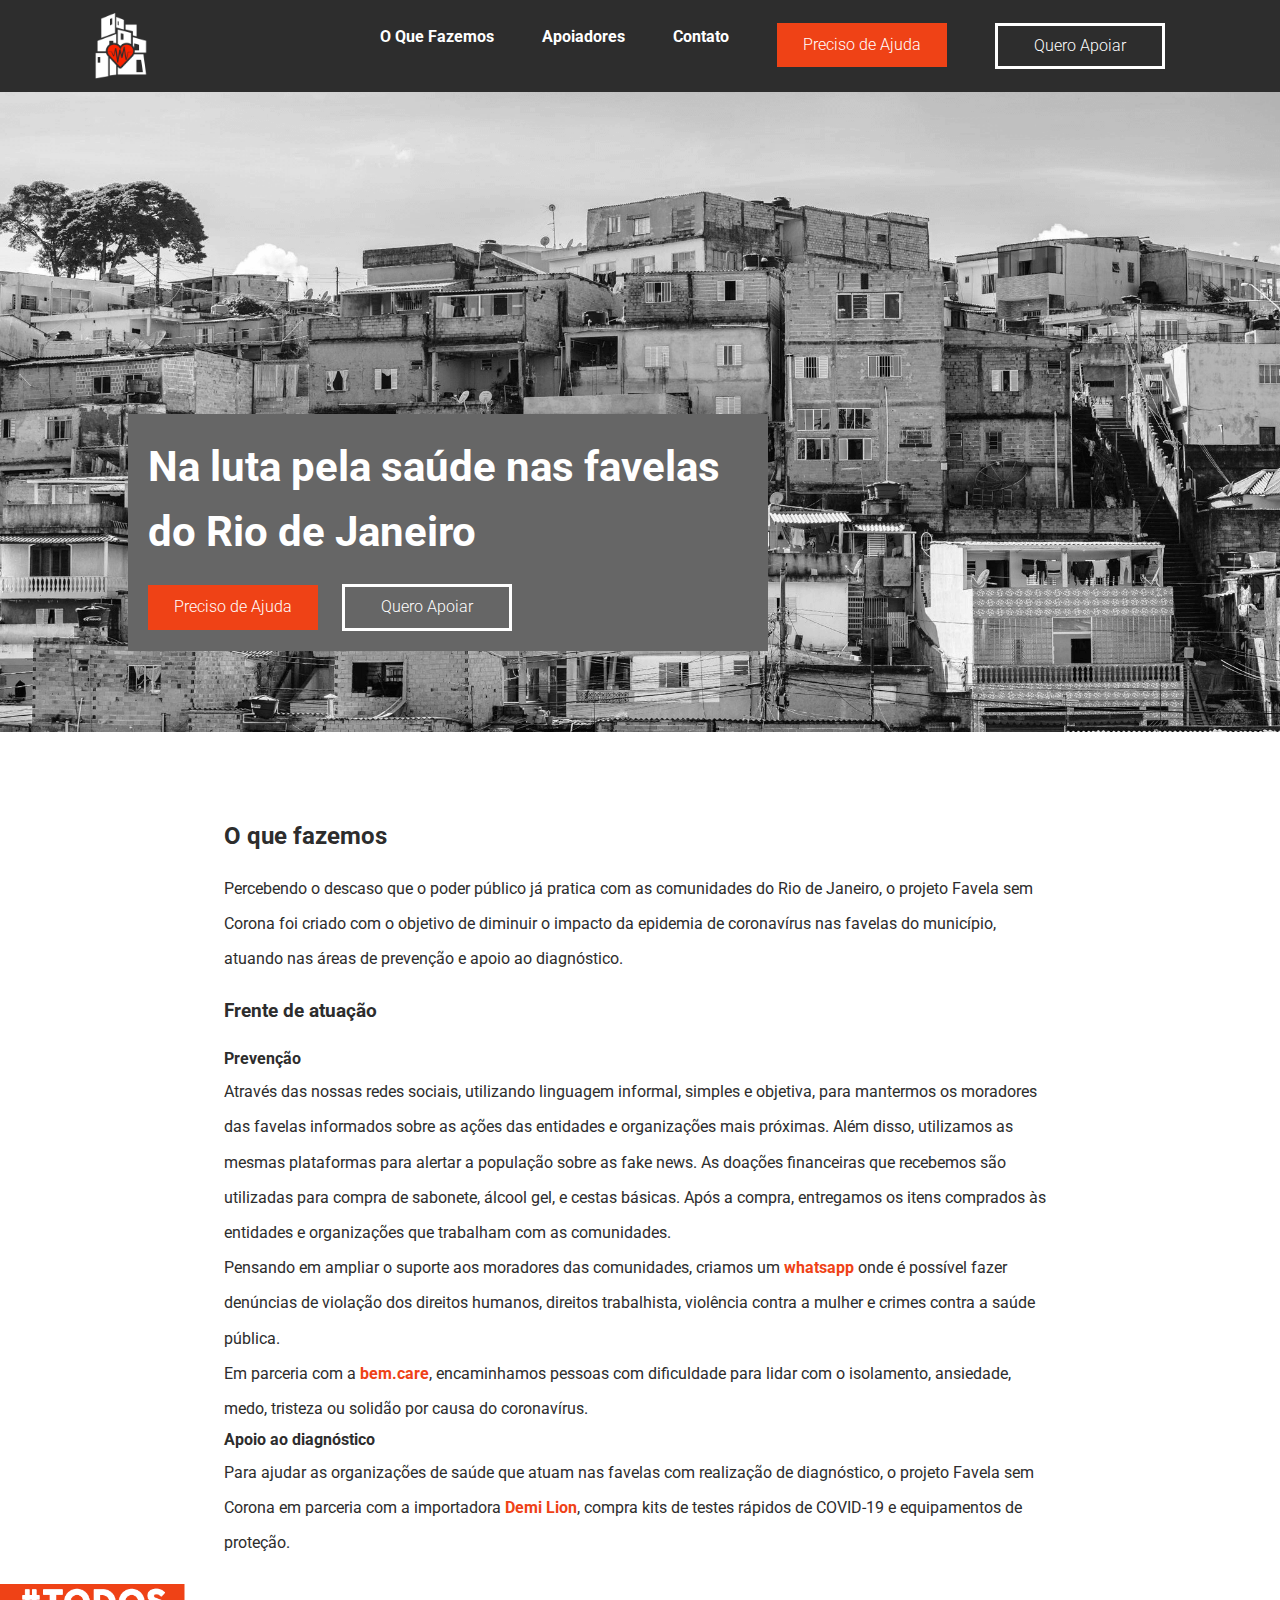
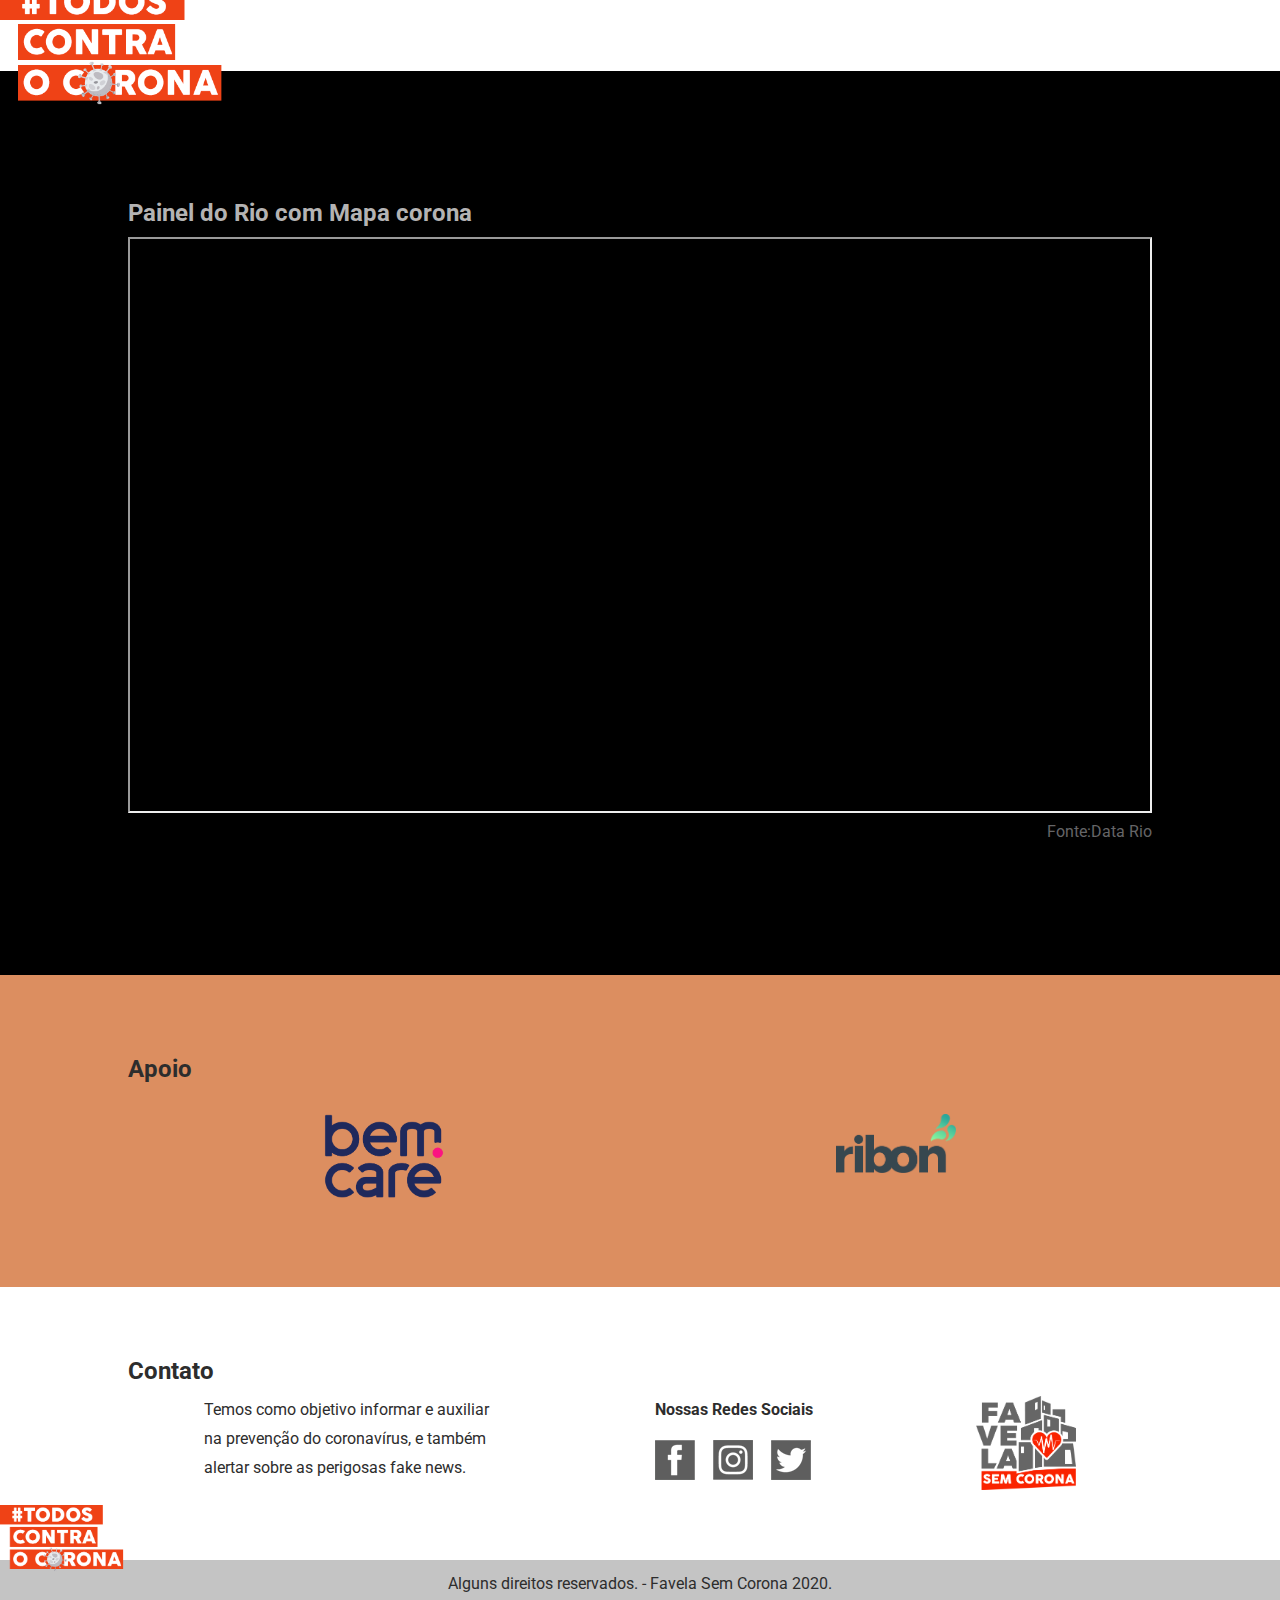
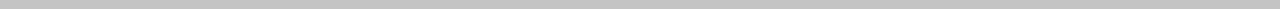
==== index.html @ 43936ef9 "first commit" ====
<!DOCTYPE html>
<html lang="pt-br">

<head>
  <meta charset="UTF-8">
  <meta name="viewport" content="width=device-width, initial-scale=1.0">



  <meta property="og:type" content="article" />
  <meta property="og:url" content="http://favelasemcorona.com/" />
  <meta property="og:image" content="http://favelasemcorona.com/img/logotipo_favela-sem-corona.png" />
  <meta property="og:description" content="Temos como objetivo informar e auxiliar na prevenção do coronavírus, e também alertar sobre as perigosas fake
  news. Ajudamos comunidades na luta contra o corona" />
  <meta property="og:site_name" content="Favela sem corona" />
  <meta property="fb:admins" content=”100234508295618” />



  <link href="https://fonts.googleapis.com/css?family=Roboto&display=swap" rel="stylesheet">
  <link rel="stylesheet" href="css/normalize.css">
  <link rel="stylesheet" href="css/style.css">
  <title>Favela sem corona</title>

</head>

<body>

  <header class="header">
    <div class="container">
      <img src="img/logotipo_branco_02.png" alt="logo" class="header__logo">
      <span class="mobile-btn"></span>
      <nav class="nav mobile-menu">
        <ul class="menu">
          <li class="menu__item">
            <a href="#nos" class="menu__item__link">O Que Fazemos</a>
          </li>
          <li class="menu__item">
            <a href="#apoio" class="menu__item__link">Apoiadores</a>
          </li>
          <li class="menu__item">
            <a href="#contato" class="menu__item__link">Contato</a>
          </li>
          <li class="menu__item">
            <a href="https://bitly.com/zapfavelasemcorona" target="_blank" class="btn btn__primary">Preciso de Ajuda</a>
          </li>
          <li class="menu__item">
            <a href="https://bitly.com/zapfavelasemcorona" target="_blank" class="btn btn__secondary">Quero Apoiar</a>
          </li>
        </ul>
      </nav>
    </div>
  </header>


  <div class="wrapper">
    <div class="text">
      <h1 class="text__subtitle">Na luta pela saúde nas favelas do Rio de Janeiro</h1>
      <a href="https://bitly.com/zapfavelasemcorona" target="_blank" class="btn btn__primary">Preciso de Ajuda</a>
      <a href="https://bitly.com/zapfavelasemcorona" target="_blank" class="btn btn__secondary">Quero Apoiar</a>
    </div>
  </div>

  <section class="sobre container2" id="nos">
    <div class="sobre__box">
      <h2>O que fazemos</h2>
      <p>
        Percebendo o descaso que o poder público já pratica com as comunidades do Rio de Janeiro, o projeto Favela sem
        Corona foi criado com o objetivo de diminuir o impacto da epidemia de coronavírus nas favelas do município,
        atuando nas áreas de prevenção e apoio ao diagnóstico.</p>

      <h3>Frente de atuação</h3>

      <h4>Prevenção</h4>
      <p> Através das nossas redes sociais, utilizando linguagem informal, simples e objetiva, para mantermos os
        moradores das favelas informados sobre as ações das entidades e organizações mais próximas. Além disso,
        utilizamos as
        mesmas plataformas para alertar a população sobre as fake news. As doações financeiras que recebemos são
        utilizadas para compra de sabonete, álcool gel, e cestas básicas. Após a compra, entregamos os itens comprados
        às entidades e organizações que trabalham com as comunidades.</p>
      <p>Pensando em ampliar o suporte aos moradores das comunidades, criamos um <a
          href="https://bitly.com/zapfavelasemcorona" target="_blank">whatsapp</a> onde é possível fazer
        denúncias de violação dos direitos humanos, direitos trabalhista, violência contra a mulher e crimes contra a
        saúde pública.</p>
      <p>Em parceria com a <a href="https://bit.ly/bemcare_covidzero" target="_blank">bem.care</a>, encaminhamos pessoas com
        dificuldade para lidar com o isolamento, ansiedade, medo,
        tristeza ou solidão por causa do coronavírus.</p>

      <h4>Apoio ao diagnóstico</h4>
      <p> Para ajudar as organizações de saúde que atuam nas favelas com realização de diagnóstico, o projeto
        Favela sem Corona em parceria com a importadora <a href="http://www.demilion.com.br/" target="_blank">Demi
          Lion</a>, compra kits de testes rápidos de COVID-19 e
        equipamentos de proteção.</p>
    </div>
  </section>
  <!-- <img src="img/corona-esq.png" alt="">
  <img src="img/corona-dir.png" alt="">
  <img src="img/corona-dir-01.png" alt=""> -->
  <div class="todos">
    <img src="img/todos.png" alt="">
  </div>
  </section>


  <!--  <section class="favela-numeros">
      <h3>300 mil</h3>
      <p>casas na região metropolitana do Rio de Janeiro possuem mais de 3 pessoas por dormitório</p>
      <h3>16%</h3>
      <p>casas na região metropolitana do Rio de Janeiro possuem mais de 3 pessoas por dormitório</p>
      <h3>300 mil</h3> -->

  <!-- <section class="ajuda">

  </section>  -->

  <section class="mapa-interativo">
    <h2>Painel do Rio com Mapa corona</h2>
    <div class="mapa-container">

      <div class="intrinsic-container intrinsic-container-16x9">
        <iframe src="https://experience.arcgis.com/experience/38efc69787a346959c931568bd9e2cc4"
          allowfullscreen></iframe>
      </div>
      <p>Fonte:Data Rio</p>

      <!--
        Tava rolando responsivo, o código acima rola redondo no responsivo
        
        <div class="bbc">
        <iframe src="https://experience.arcgis.com/experience/38efc69787a346959c931568bd9e2cc4" scrolling="no"
          frameborder="no"></iframe>
      </div>
      <p>O mapa não está carregando? Clique <a href="http://www.data.rio/app/painel-rio-covid-19" target="_blank">aqui</a></p>
    </div> -->


  </section>


  <section class="apoio" id="apoio">
    <div class="container2">
      <h2>Apoio</h2>
      <div class="apoiodiv">
        <a href="https://bit.ly/bemcare_covidzero" target="_blank"><img class="apoio__icone" src="img/logo-bemcare.png"
            alt="logo bem.care"></a>
        <a href="https://home.ribon.io/" target="_blank"><img class="apoio__icone" src="img/logo_ribon.png"
            alt="logo ribon"></a>
      </div>
  </section>

  <footer class="container2" id="contato">
    <h2>Contato</h2>
    <div class="footer">

      <div class="nos footer__item footer__item__sobre">
        <p>
          Temos como objetivo informar e auxiliar na prevenção do coronavírus, e também alertar sobre as perigosas fake
          news.
        </p>
      </div>
      <div class="footer__item">
        <h4>Nossas Redes Sociais</h4>
        <ul class="social-icons">
          <li><a href="https://www.facebook.com/favelasemcorona/" target="_blank"><img class="icone"
                src="img/icone-fb.png" alt="Facebook Favela Sem Corona"></a></li>
          <li><a href="https://www.instagram.com/favelasemcorona/" target="_blank"><img class="icone"
                src="img/icone-ig.png" alt="Instagram Favela Sem Corona"></a></li>
          <li><a href="https://twitter.com/favelasemcorona" target="_blank"><img class="icone" src="img/icone-tt.png"
                alt="Twitter Favela Sem Corona"></a></li>
        </ul>
      </div>
      <img class="logo footer__item_logo" src="img/logotipo_favela-sem-corona.png" alt="logotipo_favela-sem-corona">

    </div>
  </footer>
  <div class="todos2">
    <img src="img/todos.png" alt="">
  </div>

  <div class="copyright">
    <p>Alguns direitos reservados. - Favela Sem Corona 2020.</p>
  </div>

</body>

</html>
---- css/style.css ----
* {
  margin: 0;
  padding: 0;
  box-sizing: border-box;
}

body {
  font-family: Roboto, sans-serif;
  font-size: 16px;
  line-height: 1.8em;
}

a {
  text-decoration: none;
  color:#EF4216;
  font-weight: bold;
}
p {
  color: #2D2D2D;
}


h2, h3, h4 {
  color: #2D2D2D;
}

h1 {
  font-size: 42px;
  line-height: 65px;
  font-weight: bold;
  margin: 0;
  }

h2{
  margin-bottom: 20px;
  font-size: 1.5em;
}

h2 {
  margin-bottom: 10px;
}

ul{
  list-style: none;  
}

ul li{
  display: inline-block;
  margin-right: 14px;
}

.header { /*engloba a imagem e a nav*/
  width: 100%;
  display: flex;
  flex-wrap: wrap;
  background-color: #2D2D2D;
}


.menu {
  margin: 0 auto;
}

.wrapper {
  padding: 20px 0;
  background-image:url(cover-clara.png);
  background-position-x: center;
  background-position-y: center;
  background-size: cover;
  height: 640px;
  display: flex;
  flex-wrap: wrap;
  justify-content: space-between;
  align-items: center;  
}

.container {
  display: flex;
  flex-wrap: wrap;
  width: 1200px;
  margin: 0 auto;
  justify-content: space-around;
  align-items: center;
  padding: 10px 0;
}

.container2 {
  max-width: 80%;
  margin: 30px auto;
  padding: 40px 0;  
}

.header__logo {
  max-width: 60px;
}

.logo {
  max-width: 100px;
}


.menu { /* engloba cada item da lista (li) */
  display: flex;
  flex-wrap: wrap;
  flex-wrap: wrap;  
}

.menu__item { /*engloba o link*/
  margin: 0 16px;
  padding: 8px;  
}

ul {
  text-decoration: none;
}

.menu__item__link, .btn{
  text-decoration: none;
  color: #Fff;
  
}


.btn__primary {
  padding: 8px 26px;
  color: #fff;
  background: #EF4216;
  font-style: normal;
  font-weight: 300;
  font-size: 16px;
  display: inline-block; 
}

.btn__primary:hover {
  background-color: #D0431F;
}

.btn__secondary {
  padding: 6px 36px;
  color: #fff;
  border:3px solid #fff ;
  font-style: normal;
  font-weight: 300;
  font-size: 16px;
  display: inline-block; 
}

.btn__secondary:hover {
  box-shadow: 0px 4px 4px rgba(255, 255, 255, 0.15)
}

.text {
  margin-top: 240px;
  margin-left: 10%;
  max-width: 50%;
  color: #ffffff;
  background-color: #666666;
  padding: 20px;
}

.text a {
  margin-top: 20px;
  margin-right: 20px;
}
.sobre {
  max-width: 65%;
}

.sobre__box > p {
  line-height: 2.2em;
}

.sobre__box > h2 {
  margin: 20px 0;
}

.sobre__box > h3 {
  margin:20px 0;
}

.sobre__box {
  margin-bottom: 40px;
}


.favela-numeros {
  background-color: #666666;
  height: 500px;
}

.ajuda {
  height: 500px;
}

/*
Tava rolando responsivo, o código abaixo rola redondo no responsivo

.mapa-interativo {
  background-color:#000 ;
  padding: 100px 100px 50px 0px;
}

.bbc{
  position: relative;
  width: 1400px;
  height: 900px;
  overflow: hidden;
  
}
iframe {       
  width: 600px;
  height: 450px;
} */


.mapa-interativo {
  background-color:#000 ;
  padding: 10% 10% 10% 10%;
}

.intrinsic-container {
  position: relative;
  height: 0;
  overflow: hidden;
}

/* 16x9 Aspect Ratio */
.intrinsic-container-16x9 {
  padding-bottom: 56.25%;
}

/* 4x3 Aspect Ratio */
.intrinsic-container-4x3 {
  padding-bottom: 75%;
}

.intrinsic-container iframe {
  position: absolute;
  top:0;
  left: 0;
  width: 100%;
  height: 100%;
}

.mapa-interativo h2 {
  color:#b4b3b3;
  font-size: 1.5em;
}

.mapa-interativo p {
  color:#656567;
  text-align: right;
  margin-top:5px;
  size: 10px;
}














.apoio {
  padding: 10px 0;
  background: #DC8E60;

}

.apoiodiv {
  display: flex;
  justify-content: space-around;
  flex-wrap: wrap;  
  padding-top: 20px;
}

.apoio__icone {
  max-width: 120px;
  display: inline-block;
  margin: 0 30px;
}

.copyright {
  background-color: #C4C4C4;
  padding: 10px;
  text-align: center;
}

.icone {
  color: #000;
}

.footer {
  display: flex;
  flex-wrap: wrap;
  margin: 0 auto;
  justify-content: space-around;  
}

.footer__item h4 {
  margin-bottom:15px ;
}

.nos {
  max-width: 400px;
}

.social-icons li a{
  width: 35px;
  height: 35px;
  text-indent: -99999px;
}

.todos img{  
  max-width:18%;
  max-height:200px;
  width: auto;
  height: auto;
  position: absolute;
  margin-top: -8%; 
  z-index:2 ; 
}

.todos2 img{  
  max-width:10%;
  max-height:200px;
  width: auto;
  height: auto;
  position: absolute;
  margin-top: -5%;
  z-index:2 ;
}

.footer__item__sobre {
  max-width: 300px;
}



/* Mobile Styles */
@media only screen and (max-width: 440px) {

  body {
    font-size: 14px;
  }

  a {
    text-decoration: none;
    color:#EF4216;
    font-weight: bold;
  }
  
  .container2 {
    padding: 20px 0;
  }
 
  .header__logo {
    max-width: 20%;
  }

  .menu {
    flex-direction: column-reverse;
  }

  .container img {
    order: 2;
  }

  .text{
    max-width: 70%;
    margin-top: 140px;
  }

  .text h1 {
    font-size: 28px;
    line-height: 40px;
  }

  .apoio {
    padding: 0 10px 10px 10px;
  }

  .apoiodiv {
    justify-content: space-around;
    flex-wrap: wrap;
    padding-top: 20px;

}
  .apoio__icone {
    max-width: 100px;
  }

  .apoiodiv :nth-child(1){
    margin-bottom: 30px;
  }

   .footer {
    display: flex;
    flex-direction: column; 
  }

  .footer li {
  margin:0px
  }

 .nos {
   margin-bottom: 30px;
 }

  .footer__item {
    margin: 0 auto 20px auto;
    text-align: center;
  }

  .footer h4 {
    margin-top: 30px;
    margin-bottom: 15px;
  }

  .container2 h2 {
    text-align: center;
    margin-bottom: 10px;
    padding: 10px 20px 10px 20px;
  }

  .container2 h2 {
    text-align: center;
    margin-bottom: 10px;
  }

  .footer h2 {
    margin-top: 20px;
  }

  .footer h2 {
   text-align: center;
  }
  
  .social-icons {
    margin-top: 20px;
  }
  .social-icons :nth-child(2){
    margin-left: 10px;
    margin-right: 10px;
  }

  .logo {
    width: 35%;
    height: auto;
    margin: 0 auto;
    padding-top: 30px;
  }

  .todos img {
    max-width: 35%;
    margin-top: -15%; 
   }

  .todos2 img{  
    max-width:20%;
    margin-top: -10%;
  }

  .copyright p{
    font-size: 10px
  }

  /* .mobile-btn {
    display: block;
    color: white;
    width: 36px;
    height: 36px;
    border-top: 4px solid;
    margin: 20px 20px 0 0;
    float: left;
    position: relative;
    cursor: pointer;
    -webkit-backface-visibility: hidden;
  }
  
  .mobile-btn::after, .mobile-btn::before {
    content: '';
    display: block;
    height: 4px;
    margin-top: 6px;
    background: currentColor;
    position: relative;
    transition: transform .2s ease;
  }
  
  .mobile-btn.active {
    border-top-color: transparent;
  }
  
  .mobile-btn.active::after {
    margin-top: 0px;
    top: 2px;
    transform: rotate(45deg);
  }
  
  .mobile-btn.active::before {
    margin-top: 0px;
    top: 6px;
    transform: rotate(135deg);
  } */

  




}

/* Tablet Styles */
@media only screen and (min-width: 441px) and (max-width: 960px) {
  body {
    font-size: 14px;
  }

  h1 {
    font-weight: bold;
    font-size: 30px;
    line-height: 40px;
}

  .text {
    margin-top: 140px;
    margin-left: 10%;
    max-width: 70%;
  }

  .nos {
    max-width: 300px;
}

  .footer__item__sobre{
    margin-bottom: 35px;
  }

  .footer__item h4 {
    margin-bottom: 15px;
  }

  .logo {
    max-width: 90px;
}

}
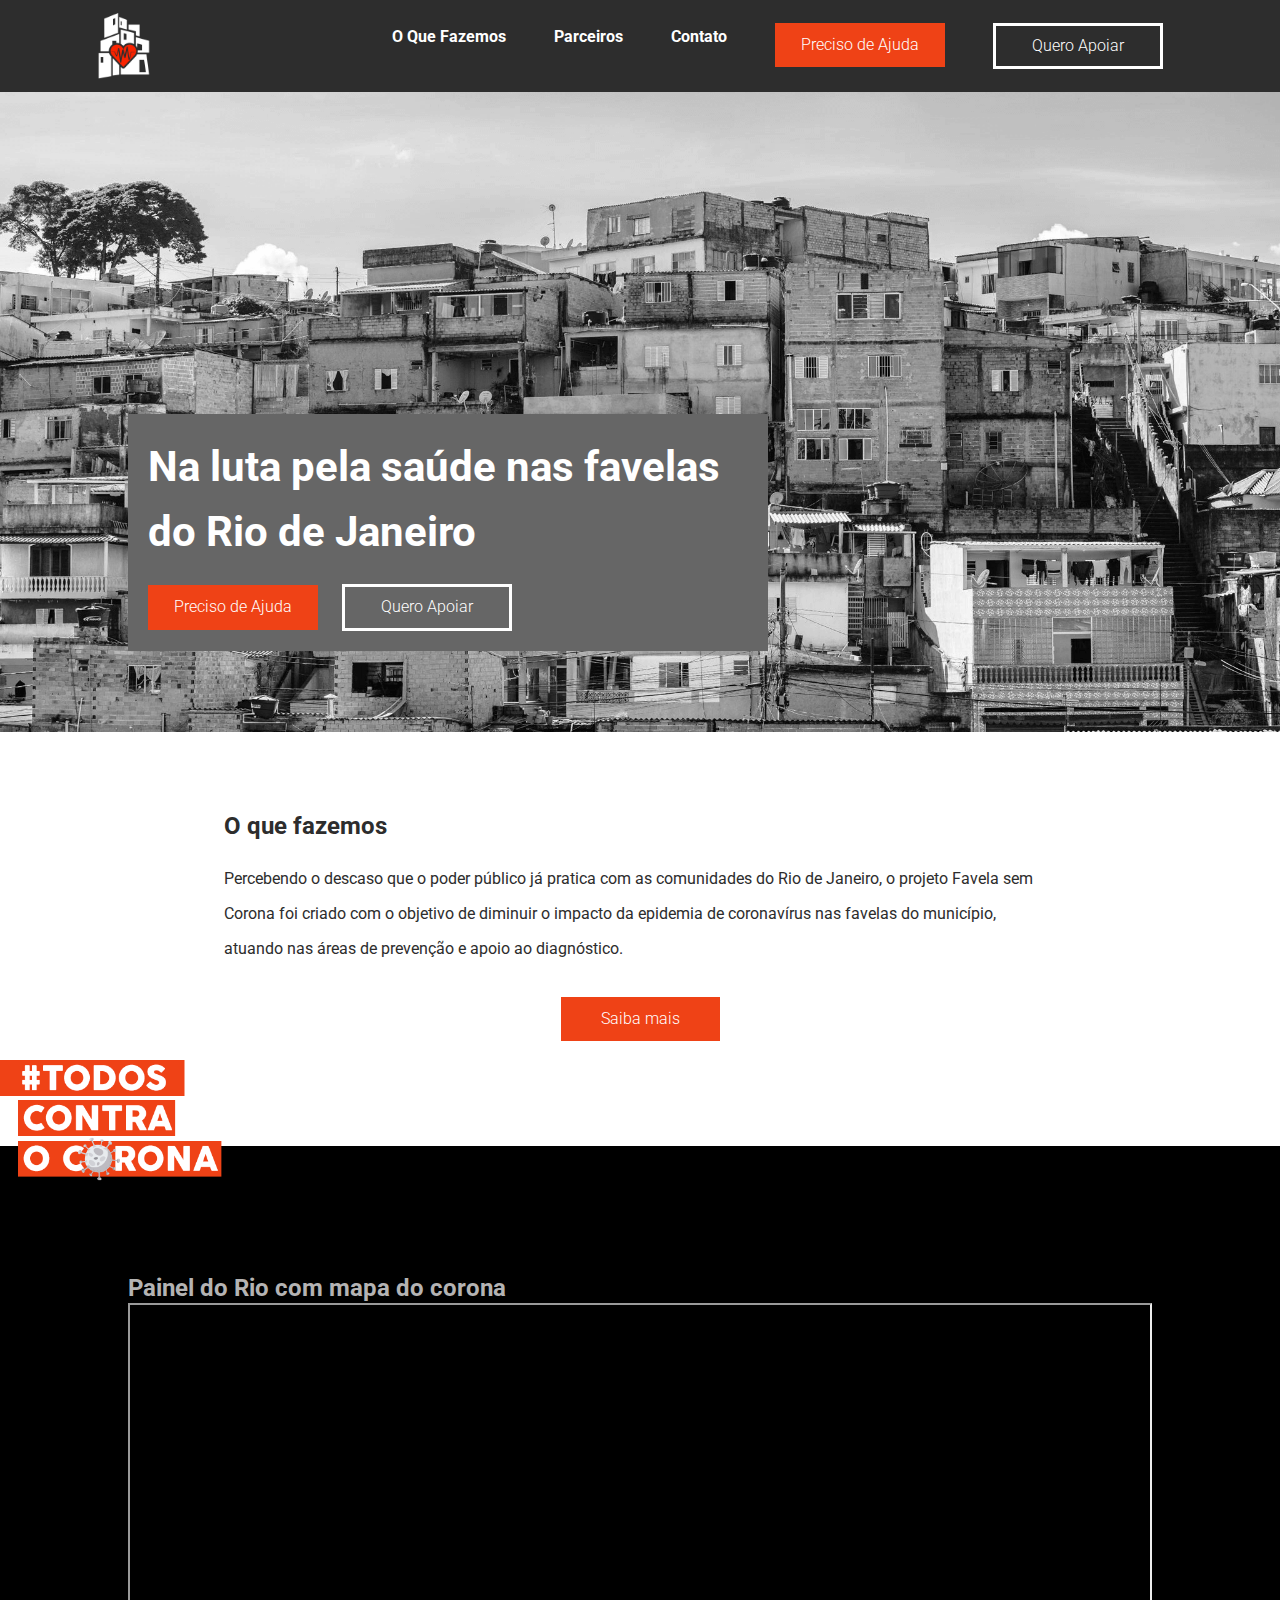
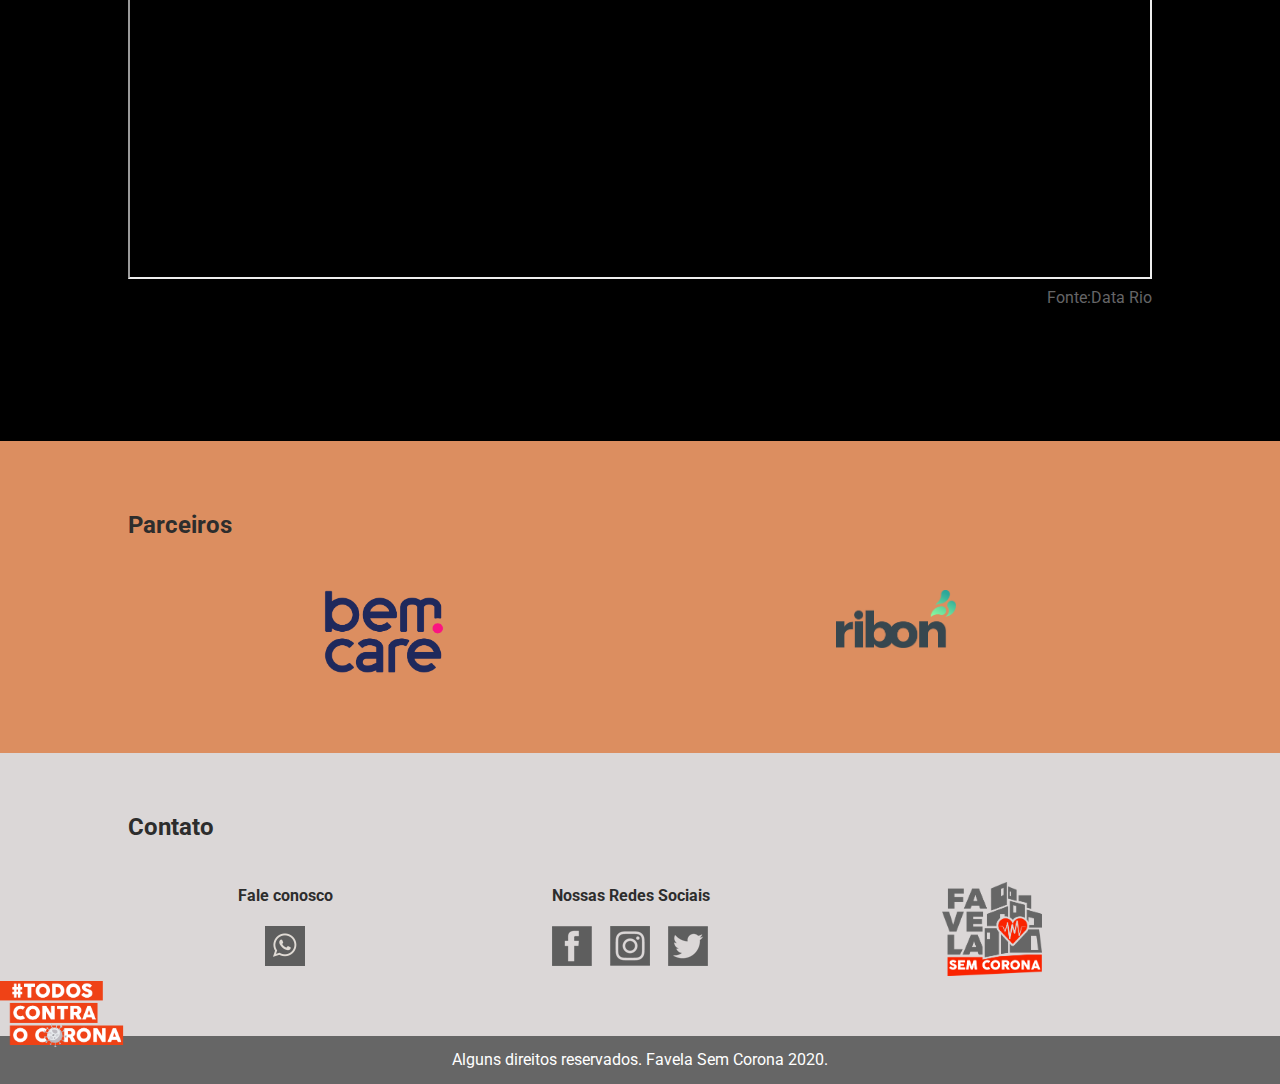
==== commit db4c1dbe: "Ajuste na responsividade e inclusão de página sobre" ====
--- a/index.html
+++ b/index.html
@@ -5,8 +5,7 @@
   <meta charset="UTF-8">
   <meta name="viewport" content="width=device-width, initial-scale=1.0">
 
-
-
+  <!-- Tags responsáveis por gerar miniatura ao compartilhar -->
   <meta property="og:type" content="article" />
   <meta property="og:url" content="http://favelasemcorona.com/" />
   <meta property="og:image" content="http://favelasemcorona.com/img/logotipo_favela-sem-corona.png" />
@@ -15,28 +14,29 @@
   <meta property="og:site_name" content="Favela sem corona" />
   <meta property="fb:admins" content=”100234508295618” />
 
-
-
   <link href="https://fonts.googleapis.com/css?family=Roboto&display=swap" rel="stylesheet">
   <link rel="stylesheet" href="css/normalize.css">
   <link rel="stylesheet" href="css/style.css">
   <title>Favela sem corona</title>
-
 </head>
 
 <body>
 
   <header class="header">
     <div class="container">
-      <img src="img/logotipo_branco_02.png" alt="logo" class="header__logo">
+      <img src="img/logotipo_branco_02.png" class="header__logo" alt="logo Favela Sem Corona">
+      <!-- <a href="https://www.facebook.com/favelasemcorona/" target="_blank"><img class="header__logo"
+        src="img/logotipo_branco_02.png" alt="logo Favela Sem Corona"></a> -->
+
+
       <span class="mobile-btn"></span>
       <nav class="nav mobile-menu">
         <ul class="menu">
           <li class="menu__item">
-            <a href="#nos" class="menu__item__link">O Que Fazemos</a>
+            <a href="http://favelasemcorona.com/sobre.html" class="menu__item__link">O Que Fazemos</a>
           </li>
           <li class="menu__item">
-            <a href="#apoio" class="menu__item__link">Apoiadores</a>
+            <a href="#apoio" class="menu__item__link">Parceiros</a>
           </li>
           <li class="menu__item">
             <a href="#contato" class="menu__item__link">Contato</a>
@@ -69,28 +69,11 @@
         Corona foi criado com o objetivo de diminuir o impacto da epidemia de coronavírus nas favelas do município,
         atuando nas áreas de prevenção e apoio ao diagnóstico.</p>
 
-      <h3>Frente de atuação</h3>
+        
+      <a href="http://favelasemcorona.com/sobre.html"  class="btn btn__primary saiba-mais">Saiba mais</a>
 
-      <h4>Prevenção</h4>
-      <p> Através das nossas redes sociais, utilizando linguagem informal, simples e objetiva, para mantermos os
-        moradores das favelas informados sobre as ações das entidades e organizações mais próximas. Além disso,
-        utilizamos as
-        mesmas plataformas para alertar a população sobre as fake news. As doações financeiras que recebemos são
-        utilizadas para compra de sabonete, álcool gel, e cestas básicas. Após a compra, entregamos os itens comprados
-        às entidades e organizações que trabalham com as comunidades.</p>
-      <p>Pensando em ampliar o suporte aos moradores das comunidades, criamos um <a
-          href="https://bitly.com/zapfavelasemcorona" target="_blank">whatsapp</a> onde é possível fazer
-        denúncias de violação dos direitos humanos, direitos trabalhista, violência contra a mulher e crimes contra a
-        saúde pública.</p>
-      <p>Em parceria com a <a href="https://bit.ly/bemcare_covidzero" target="_blank">bem.care</a>, encaminhamos pessoas com
-        dificuldade para lidar com o isolamento, ansiedade, medo,
-        tristeza ou solidão por causa do coronavírus.</p>
 
-      <h4>Apoio ao diagnóstico</h4>
-      <p> Para ajudar as organizações de saúde que atuam nas favelas com realização de diagnóstico, o projeto
-        Favela sem Corona em parceria com a importadora <a href="http://www.demilion.com.br/" target="_blank">Demi
-          Lion</a>, compra kits de testes rápidos de COVID-19 e
-        equipamentos de proteção.</p>
+     
     </div>
   </section>
   <!-- <img src="img/corona-esq.png" alt="">
@@ -113,33 +96,26 @@
 
   </section>  -->
 
+
+  <!-- --------------------------         MAPA INTERATIVO      ---------------------------------- -->
+
   <section class="mapa-interativo">
-    <h2>Painel do Rio com Mapa corona</h2>
+    <h3>Painel do Rio com mapa do corona</h3>
     <div class="mapa-container">
 
-      <div class="intrinsic-container intrinsic-container-16x9">
+      <div class="intrinsic-container intrinsic-container-16x9 intrinsic-container-4x3">
         <iframe src="https://experience.arcgis.com/experience/38efc69787a346959c931568bd9e2cc4"
           allowfullscreen></iframe>
       </div>
       <p>Fonte:Data Rio</p>
-
-      <!--
-        Tava rolando responsivo, o código acima rola redondo no responsivo
-        
-        <div class="bbc">
-        <iframe src="https://experience.arcgis.com/experience/38efc69787a346959c931568bd9e2cc4" scrolling="no"
-          frameborder="no"></iframe>
-      </div>
-      <p>O mapa não está carregando? Clique <a href="http://www.data.rio/app/painel-rio-covid-19" target="_blank">aqui</a></p>
-    </div> -->
-
-
+    </div>
   </section>
 
+  <!-- -----------------------------------         APOIO       -------------------------------------- -->
 
   <section class="apoio" id="apoio">
     <div class="container2">
-      <h2>Apoio</h2>
+      <h2>Parceiros</h2>
       <div class="apoiodiv">
         <a href="https://bit.ly/bemcare_covidzero" target="_blank"><img class="apoio__icone" src="img/logo-bemcare.png"
             alt="logo bem.care"></a>
@@ -147,38 +123,46 @@
             alt="logo ribon"></a>
       </div>
   </section>
+  <!-- <img class="virus-esq" src="img/corona-esq.png" alt="">
+   <img class="virus-dir" src="img/corona-dir-01.png" alt=""> -->
 
-  <footer class="container2" id="contato">
-    <h2>Contato</h2>
-    <div class="footer">
+  <!-- ------------------------------             FOOTER            ---------------------------------- -->
 
-      <div class="nos footer__item footer__item__sobre">
-        <p>
-          Temos como objetivo informar e auxiliar na prevenção do coronavírus, e também alertar sobre as perigosas fake
-          news.
-        </p>
+  <footer class="footer-fundo" id="contato">
+    <div class="container2">
+      <h2>Contato</h2>
+      <div class="footer">
+
+        <div class="nos footer__item ">
+          
+           <h4>Fale conosco</h4>
+           <a href="https://bitly.com/zapfavelasemcorona" target="_blank"><img class="icone"
+            src="img/icone-zap.png" alt="Facebook Favela Sem Corona"></a>
+          
+        </div>
+        <div class="footer__item">
+          <h4>Nossas Redes Sociais</h4>
+          <ul class="social-icons">
+            <li><a href="https://www.facebook.com/favelasemcorona/" target="_blank"><img class="icone"
+                  src="img/icone-fb.png" alt="Facebook Favela Sem Corona"></a></li>
+            <li><a href="https://www.instagram.com/favelasemcorona/" target="_blank"><img class="icone"
+                  src="img/icone-ig.png" alt="Instagram Favela Sem Corona"></a></li>
+            <li><a href="https://twitter.com/favelasemcorona" target="_blank"><img class="icone" src="img/icone-tt.png"
+                  alt="Twitter Favela Sem Corona"></a></li>
+          </ul>
+        </div>
+        <img class="logo footer__item_logo" src="img/logotipo_favela-sem-corona.png" alt="logotipo_favela-sem-corona">
       </div>
-      <div class="footer__item">
-        <h4>Nossas Redes Sociais</h4>
-        <ul class="social-icons">
-          <li><a href="https://www.facebook.com/favelasemcorona/" target="_blank"><img class="icone"
-                src="img/icone-fb.png" alt="Facebook Favela Sem Corona"></a></li>
-          <li><a href="https://www.instagram.com/favelasemcorona/" target="_blank"><img class="icone"
-                src="img/icone-ig.png" alt="Instagram Favela Sem Corona"></a></li>
-          <li><a href="https://twitter.com/favelasemcorona" target="_blank"><img class="icone" src="img/icone-tt.png"
-                alt="Twitter Favela Sem Corona"></a></li>
-        </ul>
-      </div>
-      <img class="logo footer__item_logo" src="img/logotipo_favela-sem-corona.png" alt="logotipo_favela-sem-corona">
-
     </div>
   </footer>
+
+
   <div class="todos2">
     <img src="img/todos.png" alt="">
   </div>
 
   <div class="copyright">
-    <p>Alguns direitos reservados. - Favela Sem Corona 2020.</p>
+    <p>Alguns direitos reservados. Favela Sem Corona 2020.</p>
   </div>
 
 </body>
--- a/css/style.css
+++ b/css/style.css
@@ -87,8 +87,8 @@
 
 .container2 {
   max-width: 80%;
-  margin: 30px auto;
-  padding: 40px 0;  
+  margin: 0 auto;
+  padding: 60px 0;  
 }
 
 .header__logo {
@@ -121,6 +121,7 @@
   
 }
 
+/* -----------------------------------------------------BOTÕES------------------------------------------------------ */
 
 .btn__primary {
   padding: 8px 26px;
@@ -150,6 +151,18 @@
   box-shadow: 0px 4px 4px rgba(255, 255, 255, 0.15)
 }
 
+.saiba-mais {
+  margin-top: 30px;
+  margin-bottom: 5px;
+  padding-left: 40px;
+  padding-right: 40px;
+  align-self: center;
+}
+
+
+/* -------------------------------------------------------SOBRE------------------------------------------------ */
+
+
 .text {
   margin-top: 240px;
   margin-left: 10%;
@@ -163,9 +176,17 @@
   margin-top: 20px;
   margin-right: 20px;
 }
+
+
+/* -------------------------------------------------------SOBRE------------------------------------------------ */
 .sobre {
   max-width: 65%;
 }
+.sobre__box {
+  margin-bottom: 40px;
+  display: flex;
+  flex-direction: column;
+}
 
 .sobre__box > p {
   line-height: 2.2em;
@@ -178,10 +199,14 @@
 .sobre__box > h3 {
   margin:20px 0;
 }
-
-.sobre__box {
-  margin-bottom: 40px;
-}
+.sobre__box > h4 {
+    margin: 20px 0;
+}
+
+
+
+
+
 
 
 .favela-numeros {
@@ -228,11 +253,6 @@
 /* 16x9 Aspect Ratio */
 .intrinsic-container-16x9 {
   padding-bottom: 56.25%;
-}
-
-/* 4x3 Aspect Ratio */
-.intrinsic-container-4x3 {
-  padding-bottom: 75%;
 }
 
 .intrinsic-container iframe {
@@ -243,7 +263,7 @@
   height: 100%;
 }
 
-.mapa-interativo h2 {
+.mapa-interativo h3 {
   color:#b4b3b3;
   font-size: 1.5em;
 }
@@ -261,7 +281,7 @@
 
 
 
-
+/* ----------------------------------------------      PARCEIROS   ----------------------------------------------- */
 
 
 
@@ -278,7 +298,7 @@
   display: flex;
   justify-content: space-around;
   flex-wrap: wrap;  
-  padding-top: 20px;
+  padding-top: 40px;
 }
 
 .apoio__icone {
@@ -287,12 +307,40 @@
   margin: 0 30px;
 }
 
+.virus-esq {  
+  max-width:18%;
+  max-height:200px;
+  width: auto;
+  height: auto;
+  position: absolute;
+  margin-top: -8%; 
+  z-index:2 ; 
+}
+
+.virus-dir {
+  max-width:12%;
+  max-height:200px;
+  width: auto;
+  height: auto;
+  position: absolute;
+  margin-top: -8%; 
+  z-index:2 ; 
+  
+
+}
+
+
+
 .copyright {
-  background-color: #C4C4C4;
+  background-color: #666;
   padding: 10px;
   text-align: center;
 }
 
+.copyright p {
+  color: #fff;
+}
+
 .icone {
   color: #000;
 }
@@ -300,8 +348,12 @@
 .footer {
   display: flex;
   flex-wrap: wrap;
-  margin: 0 auto;
+  margin: 40px auto 0px auto;
   justify-content: space-around;  
+}
+
+.footer-fundo {
+  background-color:rgb(219, 215, 215) ;
 }
 
 .footer__item h4 {
@@ -309,7 +361,10 @@
 }
 
 .nos {
-  max-width: 400px;
+  max-width: 300px;
+  align-items: center;
+  display: flex;
+  flex-direction: column;
 }
 
 .social-icons li a{
@@ -358,9 +413,14 @@
   }
   
   .container2 {
-    padding: 20px 0;
+    padding: 30px 0;
   }
  
+/* 4x3 Aspect Ratio */
+.intrinsic-container-4x3 {
+  padding-bottom: 130%;
+}
+
   .header__logo {
     max-width: 20%;
   }
@@ -382,6 +442,11 @@
     font-size: 28px;
     line-height: 40px;
   }
+
+
+  .sobre__box {
+    text-align: center;
+}
 
   .apoio {
     padding: 0 10px 10px 10px;
@@ -511,6 +576,11 @@
     transform: rotate(135deg);
   } */
 
+  .mapa-interativo h3 {
+    color:#b4b3b3;
+    font-size: 1.2em;
+    margin-bottom: 20px;
+  }
   
 
 
@@ -540,6 +610,8 @@
     max-width: 300px;
 }
 
+
+
   .footer__item__sobre{
     margin-bottom: 35px;
   }
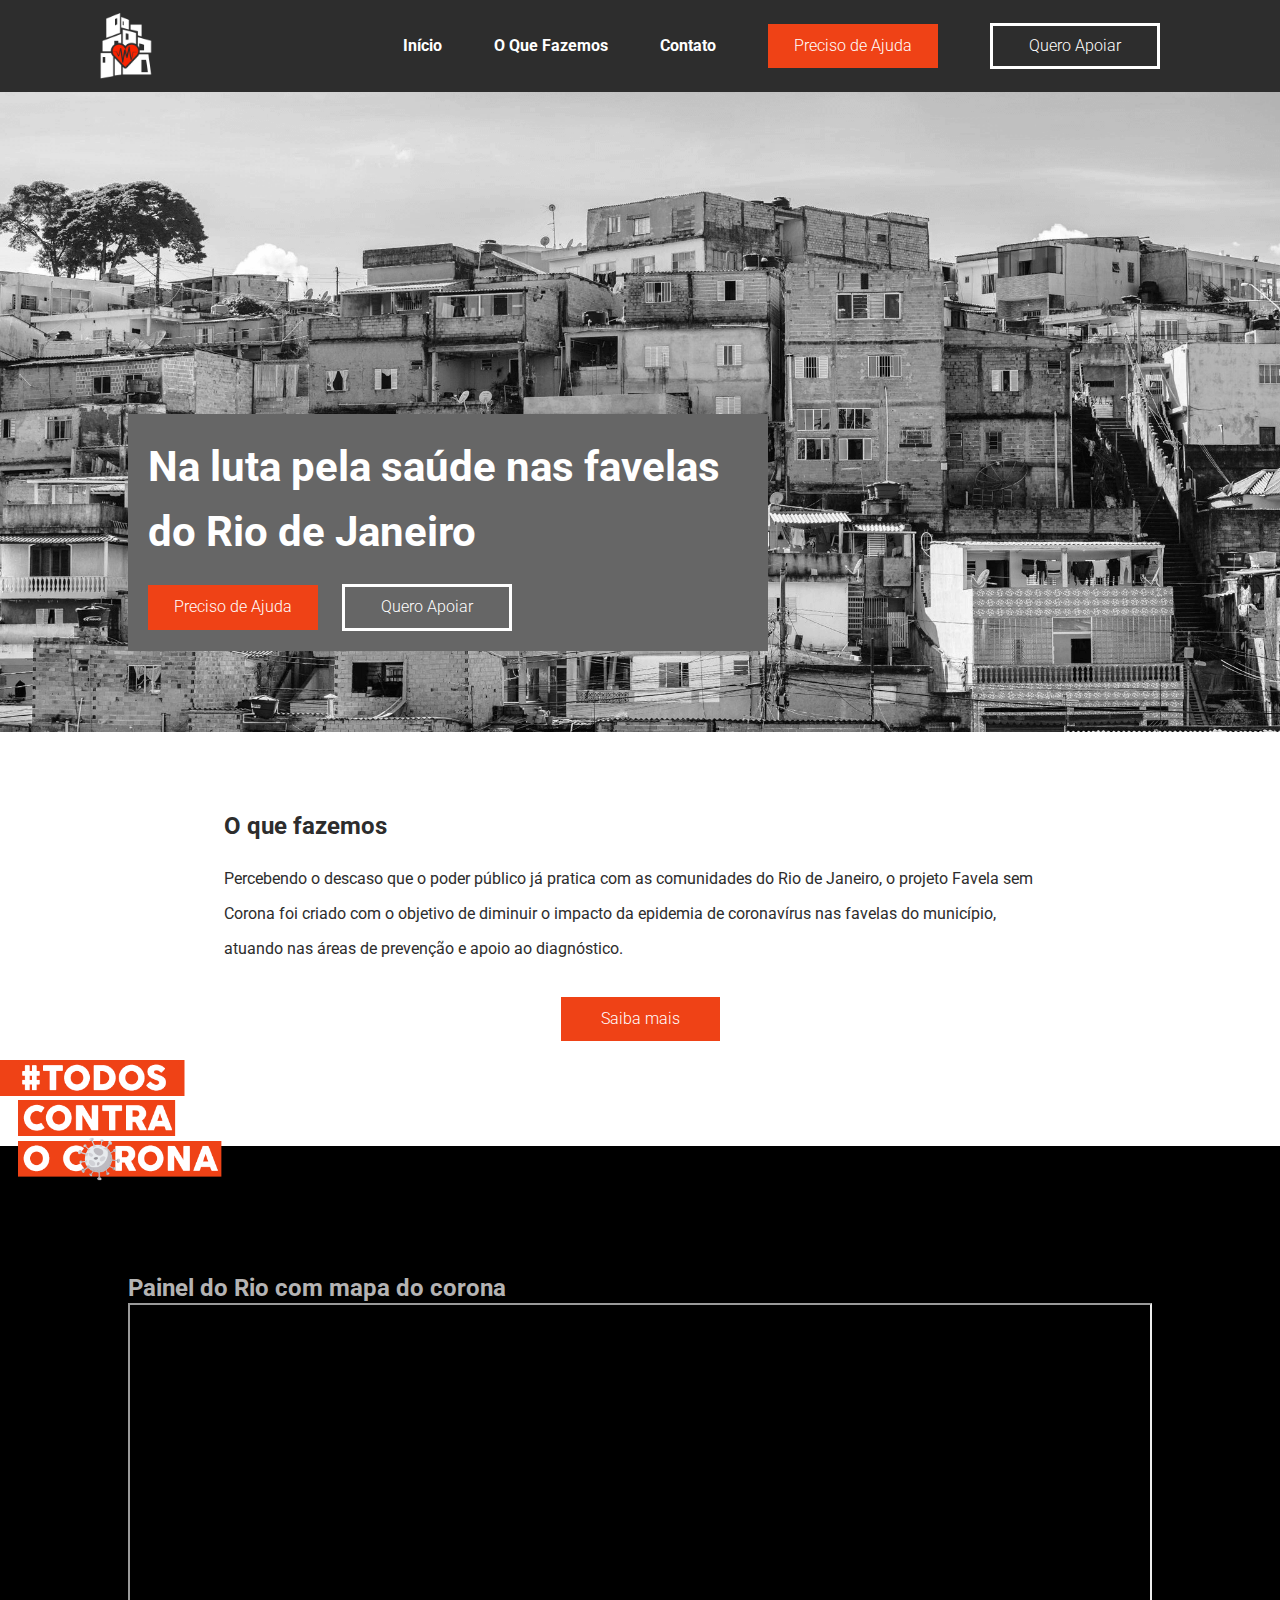
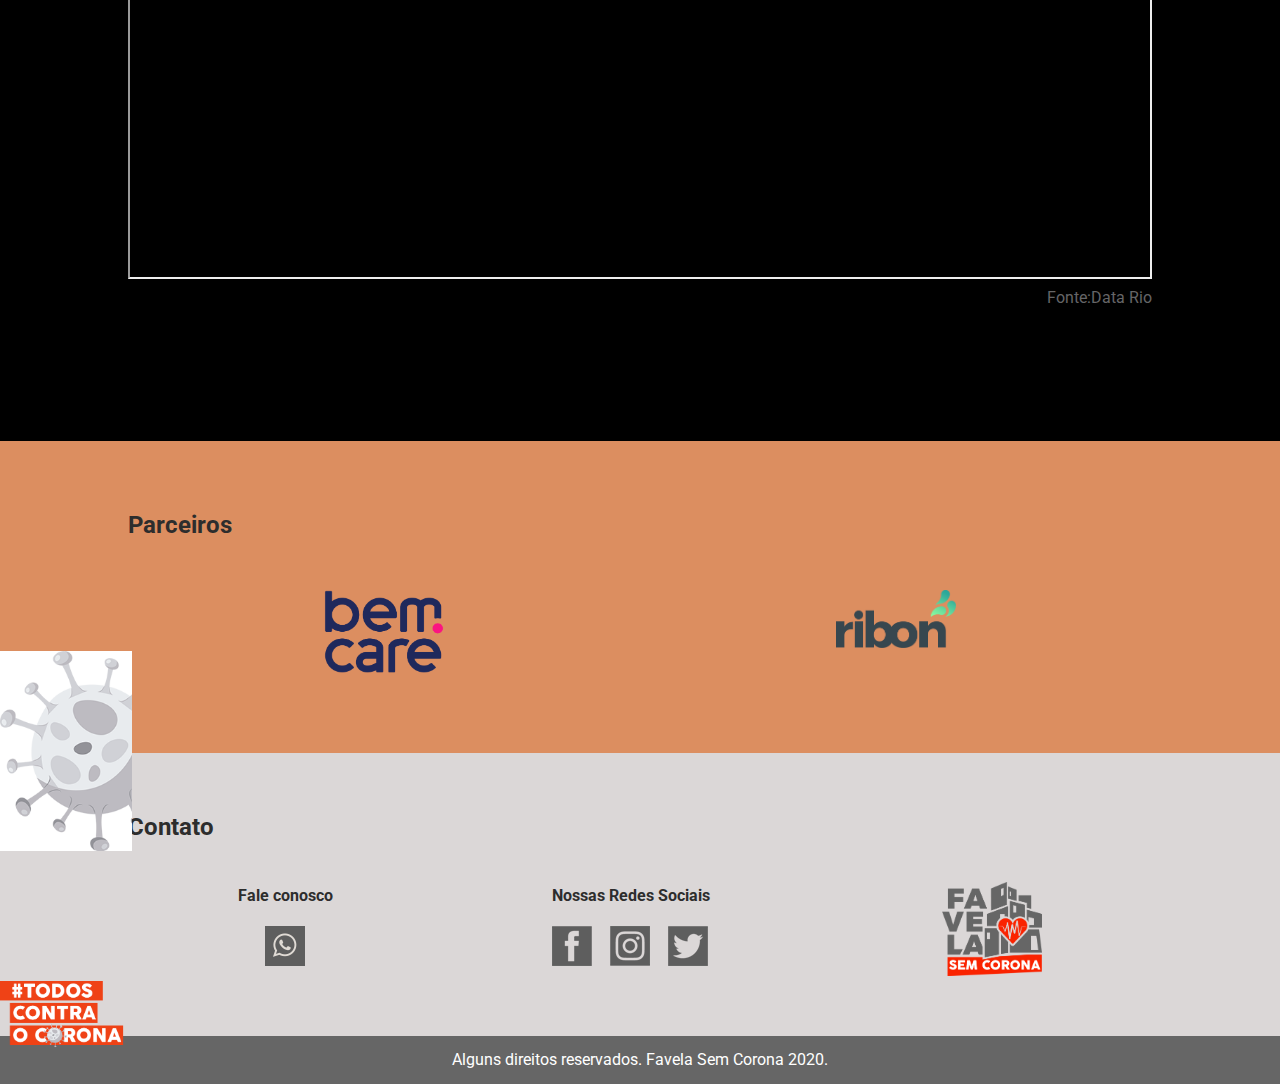
==== commit 76ec886a: "Adição de menu hamburguer no header" ====
--- a/index.html
+++ b/index.html
@@ -14,6 +14,8 @@
   <meta property="og:site_name" content="Favela sem corona" />
   <meta property="fb:admins" content=”100234508295618” />
 
+  <link rel="shortcut icon" href="img/favicon.ico" />
+
   <link href="https://fonts.googleapis.com/css?family=Roboto&display=swap" rel="stylesheet">
   <link rel="stylesheet" href="css/normalize.css">
   <link rel="stylesheet" href="css/style.css">
@@ -25,18 +27,14 @@
   <header class="header">
     <div class="container">
       <img src="img/logotipo_branco_02.png" class="header__logo" alt="logo Favela Sem Corona">
-      <!-- <a href="https://www.facebook.com/favelasemcorona/" target="_blank"><img class="header__logo"
-        src="img/logotipo_branco_02.png" alt="logo Favela Sem Corona"></a> -->
-
-
       <span class="mobile-btn"></span>
-      <nav class="nav mobile-menu">
+      <nav class="menu-nav mobile-menu">
         <ul class="menu">
           <li class="menu__item">
-            <a href="http://favelasemcorona.com/sobre.html" class="menu__item__link">O Que Fazemos</a>
+            <a href="http://favelasemcorona.com/" class="menu__item__link">Início</a>
           </li>
           <li class="menu__item">
-            <a href="#apoio" class="menu__item__link">Parceiros</a>
+            <a href="#nos" class="menu__item__link">O Que Fazemos</a>
           </li>
           <li class="menu__item">
             <a href="#contato" class="menu__item__link">Contato</a>
@@ -49,6 +47,7 @@
           </li>
         </ul>
       </nav>
+      <button class="nav__menu-btn" >menu</button>
     </div>
   </header>
 
@@ -69,11 +68,11 @@
         Corona foi criado com o objetivo de diminuir o impacto da epidemia de coronavírus nas favelas do município,
         atuando nas áreas de prevenção e apoio ao diagnóstico.</p>
 
-        
-      <a href="http://favelasemcorona.com/sobre.html"  class="btn btn__primary saiba-mais">Saiba mais</a>
+
+      <a href="http://favelasemcorona.com/sobre.html" class="btn btn__primary saiba-mais">Saiba mais</a>
 
 
-     
+
     </div>
   </section>
   <!-- <img src="img/corona-esq.png" alt="">
@@ -123,8 +122,8 @@
             alt="logo ribon"></a>
       </div>
   </section>
-  <!-- <img class="virus-esq" src="img/corona-esq.png" alt="">
-   <img class="virus-dir" src="img/corona-dir-01.png" alt=""> -->
+   <img class="virus-esq" src="img/corona-esq.png" alt="">
+   <img class="virus-dir" src="img/corona-dir-01.png" alt=""> 
 
   <!-- ------------------------------             FOOTER            ---------------------------------- -->
 
@@ -134,11 +133,11 @@
       <div class="footer">
 
         <div class="nos footer__item ">
-          
-           <h4>Fale conosco</h4>
-           <a href="https://bitly.com/zapfavelasemcorona" target="_blank"><img class="icone"
-            src="img/icone-zap.png" alt="Facebook Favela Sem Corona"></a>
-          
+
+          <h4>Fale conosco</h4>
+          <a href="https://bitly.com/zapfavelasemcorona" target="_blank"><img class="icone" src="img/icone-zap.png"
+              alt="Facebook Favela Sem Corona"></a>
+
         </div>
         <div class="footer__item">
           <h4>Nossas Redes Sociais</h4>
@@ -164,7 +163,8 @@
   <div class="copyright">
     <p>Alguns direitos reservados. Favela Sem Corona 2020.</p>
   </div>
-
+  <script type="text/javascript" src="js/jquery-3.1.1.min.js"></script>
+  <script type="text/javascript" src="js/app.js"></script>
 </body>
 
 </html>--- a/css/style.css
+++ b/css/style.css
@@ -19,7 +19,6 @@
 p {
   color: #2D2D2D;
 }
-
 
 h2, h3, h4 {
   color: #2D2D2D;
@@ -55,11 +54,6 @@
   display: flex;
   flex-wrap: wrap;
   background-color: #2D2D2D;
-}
-
-
-.menu {
-  margin: 0 auto;
 }
 
 .wrapper {
@@ -99,12 +93,18 @@
   max-width: 100px;
 }
 
-
 .menu { /* engloba cada item da lista (li) */
-  display: flex;
-  flex-wrap: wrap;
-  flex-wrap: wrap;  
-}
+  display: inline-block;
+  margin: 0 auto; 
+}
+
+.nav__menu-btn {
+  display: none;
+}
+
+
+
+
 
 .menu__item { /*engloba o link*/
   margin: 0 16px;
@@ -117,11 +117,10 @@
 
 .menu__item__link, .btn{
   text-decoration: none;
-  color: #Fff;
-  
-}
-
-/* -----------------------------------------------------BOTÕES------------------------------------------------------ */
+  color: #Fff;  
+}
+
+/* ---------------------------------------------        BOTÕES     ------------------------------------------------- */
 
 .btn__primary {
   padding: 8px 26px;
@@ -160,7 +159,7 @@
 }
 
 
-/* -------------------------------------------------------SOBRE------------------------------------------------ */
+/* ------------------------------------------------       TEXT    ---------------------------------------------- */
 
 
 .text {
@@ -197,46 +196,18 @@
 }
 
 .sobre__box > h3 {
-  margin:20px 0;
-}
+  margin: 20px 0 0 0;
+}
+
 .sobre__box > h4 {
     margin: 20px 0;
 }
-
-
-
-
-
-
 
 .favela-numeros {
   background-color: #666666;
   height: 500px;
 }
 
-.ajuda {
-  height: 500px;
-}
-
-/*
-Tava rolando responsivo, o código abaixo rola redondo no responsivo
-
-.mapa-interativo {
-  background-color:#000 ;
-  padding: 100px 100px 50px 0px;
-}
-
-.bbc{
-  position: relative;
-  width: 1400px;
-  height: 900px;
-  overflow: hidden;
-  
-}
-iframe {       
-  width: 600px;
-  height: 450px;
-} */
 
 
 .mapa-interativo {
@@ -276,17 +247,7 @@
 }
 
 
-
-
-
-
-
 /* ----------------------------------------------      PARCEIROS   ----------------------------------------------- */
-
-
-
-
-
 
 .apoio {
   padding: 10px 0;
@@ -325,11 +286,7 @@
   position: absolute;
   margin-top: -8%; 
   z-index:2 ; 
-  
-
-}
-
-
+}
 
 .copyright {
   background-color: #666;
@@ -421,91 +378,78 @@
   padding-bottom: 130%;
 }
 
-  .header__logo {
-    max-width: 20%;
-  }
-
-  .menu {
-    flex-direction: column-reverse;
-  }
-
-  .container img {
-    order: 2;
-  }
-
+.header__logo {
+  max-width: 40px;
+}   
+  
+   
   .text{
     max-width: 70%;
     margin-top: 140px;
   }
-
+  
   .text h1 {
     font-size: 28px;
     line-height: 40px;
-  }
-
-
+  }  
+  
   .sobre__box {
     text-align: center;
-}
-
+  }
+  
   .apoio {
     padding: 0 10px 10px 10px;
   }
-
+  
   .apoiodiv {
     justify-content: space-around;
     flex-wrap: wrap;
     padding-top: 20px;
-
-}
+    
+  }
   .apoio__icone {
     max-width: 100px;
   }
-
+  
   .apoiodiv :nth-child(1){
     margin-bottom: 30px;
   }
-
-   .footer {
+  
+  .footer {
     display: flex;
     flex-direction: column; 
   }
-
+  
   .footer li {
-  margin:0px
+    margin:0px
   }
 
  .nos {
    margin-bottom: 30px;
- }
-
+  }
+  
   .footer__item {
     margin: 0 auto 20px auto;
     text-align: center;
   }
-
+  
   .footer h4 {
     margin-top: 30px;
     margin-bottom: 15px;
   }
-
+  
   .container2 h2 {
     text-align: center;
     margin-bottom: 10px;
     padding: 10px 20px 10px 20px;
-  }
-
-  .container2 h2 {
-    text-align: center;
-    margin-bottom: 10px;
-  }
-
+  }  
+   
   .footer h2 {
     margin-top: 20px;
   }
-
+  
   .footer h2 {
-   text-align: center;
+    text-align: center;
   }
   
   .social-icons {
@@ -515,77 +459,35 @@
     margin-left: 10px;
     margin-right: 10px;
   }
-
+  
   .logo {
     width: 35%;
     height: auto;
     margin: 0 auto;
     padding-top: 30px;
   }
-
+  
   .todos img {
     max-width: 35%;
     margin-top: -15%; 
-   }
-
+  }
+  
   .todos2 img{  
     max-width:20%;
     margin-top: -10%;
   }
-
+  
   .copyright p{
     font-size: 10px
   }
-
-  /* .mobile-btn {
-    display: block;
-    color: white;
-    width: 36px;
-    height: 36px;
-    border-top: 4px solid;
-    margin: 20px 20px 0 0;
-    float: left;
-    position: relative;
-    cursor: pointer;
-    -webkit-backface-visibility: hidden;
-  }
-  
-  .mobile-btn::after, .mobile-btn::before {
-    content: '';
-    display: block;
-    height: 4px;
-    margin-top: 6px;
-    background: currentColor;
-    position: relative;
-    transition: transform .2s ease;
-  }
-  
-  .mobile-btn.active {
-    border-top-color: transparent;
-  }
-  
-  .mobile-btn.active::after {
-    margin-top: 0px;
-    top: 2px;
-    transform: rotate(45deg);
-  }
-  
-  .mobile-btn.active::before {
-    margin-top: 0px;
-    top: 6px;
-    transform: rotate(135deg);
-  } */
-
+  
   .mapa-interativo h3 {
     color:#b4b3b3;
     font-size: 1.2em;
     margin-bottom: 20px;
   }
   
-
-
-
-
+  
 }
 
 /* Tablet Styles */
@@ -593,37 +495,140 @@
   body {
     font-size: 14px;
   }
-
+  
   h1 {
     font-weight: bold;
     font-size: 30px;
     line-height: 40px;
-}
-
+  }
+  
   .text {
     margin-top: 140px;
     margin-left: 10%;
     max-width: 70%;
   }
-
+  
   .nos {
     max-width: 300px;
-}
-
-
-
+  }
+  
+  
+  
   .footer__item__sobre{
     margin-bottom: 35px;
   }
-
+  
   .footer__item h4 {
     margin-bottom: 15px;
   }
-
+  
   .logo {
     max-width: 90px;
-}
-
-}
-
-
+  }
+  
+}
+
+
+@media only screen and (max-width: 860px){
+  
+  /* .menu { /* engloba cada item da lista (li)
+    display: none;
+    }
+  
+  .nav__menu-btn {
+    display: block;
+    padding: 5px 10px 5px 10px;
+    font-size: 25px;
+    border: none;
+    order: -1;
+  } */ 
+
+  .header__logo {
+    display: none;
+  }  
+
+
+  .container {
+    justify-content: left;
+    align-items: center;
+    padding: 0;
+  }
+  
+.mobile-btn {
+	display: block;
+	color: #D0431F;
+	width: 36px;
+	height: 36px;
+	border-top: 4px solid;
+	margin: 20px 0px 8px 5%;
+	float: right;
+	position: relative;
+	cursor: pointer;
+  -webkit-backface-visibility: hidden;
+  z-index: 2; 
+}
+
+.mobile-btn::after, .mobile-btn::before {
+	content: '';
+	display: block;
+	height: 4px;
+	margin-top: 6px;
+	background: currentColor;
+	position: relative;
+	transition: transform .2s ease;
+}
+
+.mobile-btn.active {
+	border-top-color: transparent;
+}
+
+.mobile-btn.active::after {
+	margin-top: 0px;
+	top: 2px;
+	transform: rotate(45deg);
+}
+
+.mobile-btn.active::before {
+	margin-top: 0px;
+	top: 6px;
+	transform: rotate(135deg);
+}
+
+.menu-nav.mobile-menu {
+	position: fixed;
+  background:#2D2D2D;
+  padding: 10px 0px 25px 0px ;
+	top: 62px;
+	left: 0px;
+	opacity: 0;
+	visibility: hidden;
+	transform: translate3d(-60px, 0px, 0px);
+	transition: .2s;
+}
+
+.menu-nav.mobile-menu.active {
+	opacity: 1;
+	visibility: visible;
+	transform: translate3d(0px, 0px, 0px);
+}
+
+.menu-nav.mobile-menu li {
+	display: block;
+}
+
+.menu-nav.mobile-menu li a {
+	width: 100%;
+	text-align: center;
+}
+
+}
+
+
+
+
+@media only screen and (max-width: 460px){
+  .header__logo {
+    display: none;
+  }   
+
+}